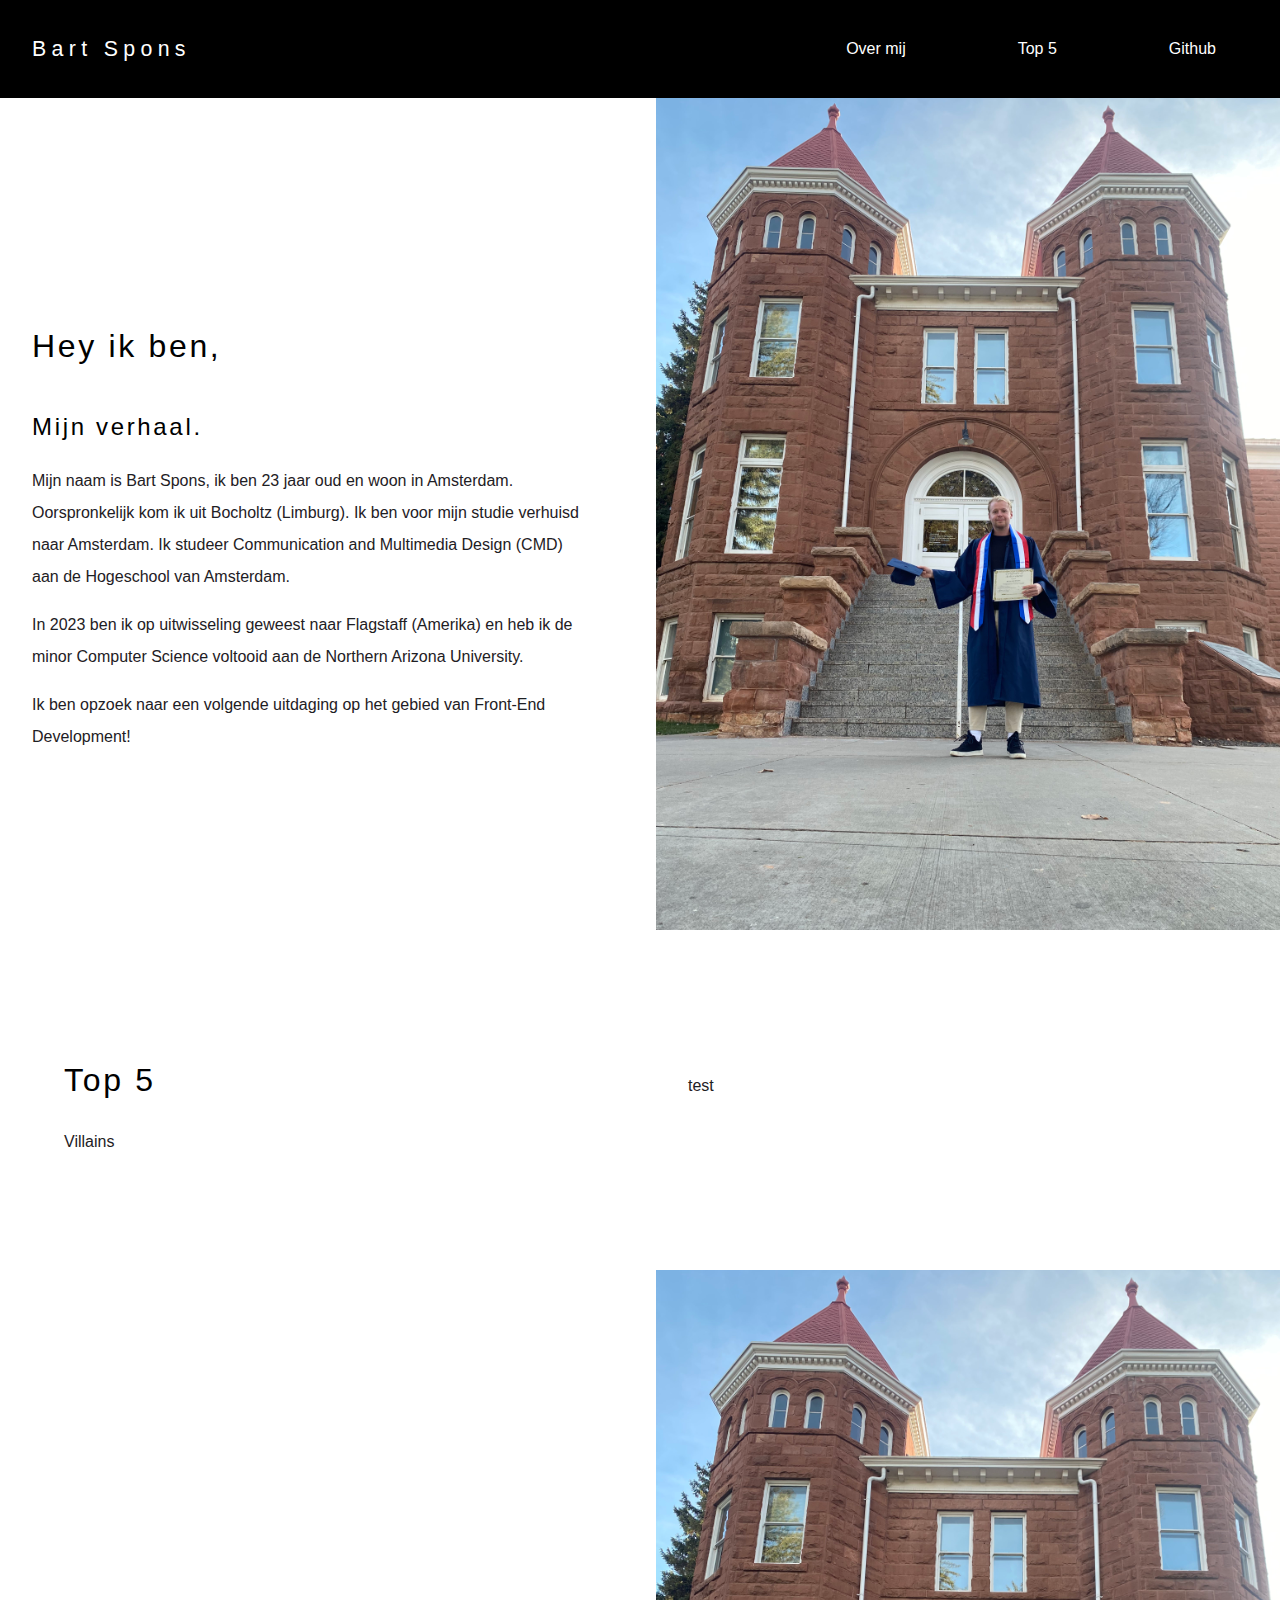
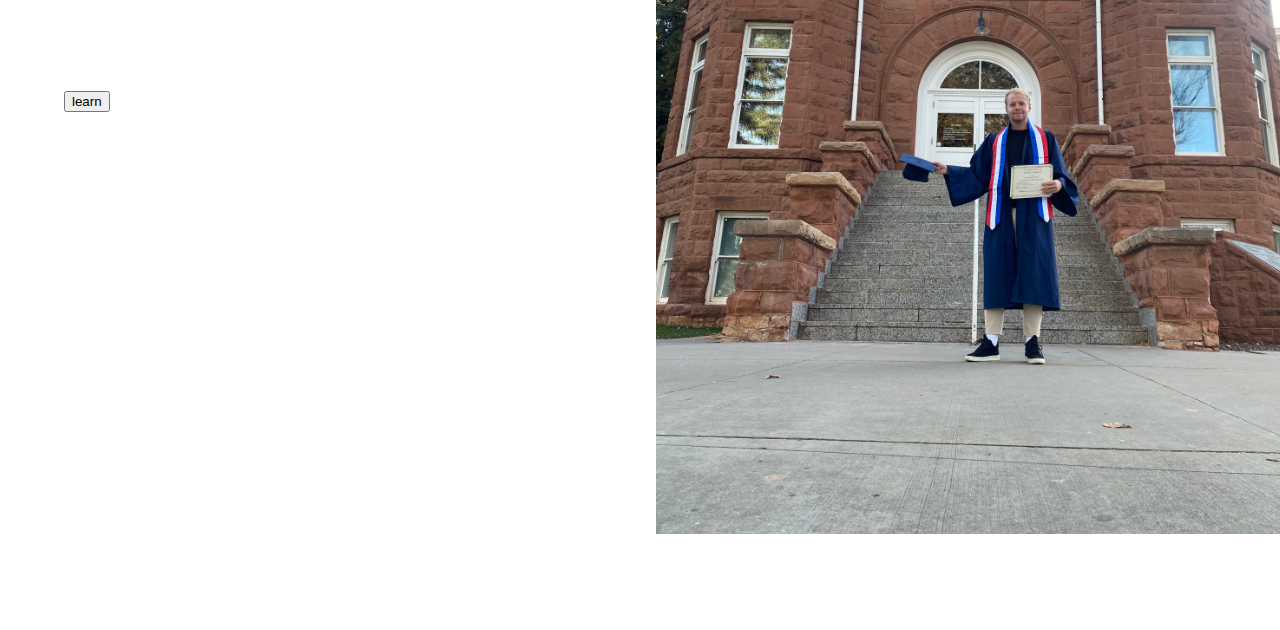
==== docs/index.html @ 0cb926f9 "test api github" ====
<!DOCTYPE html>
<html lang="en">

<body>

    <head>
        <meta charset="UTF-8">
        <meta name="viewport"
            content="width=device-width, user-scalable=no, initial-scale=1.0, maximum-scale=1.0, minimum-scale=1.0">
        <meta http-equiv="X-UA-Compatible" content="ie=edge">
        <link rel="stylesheet" href="./stylesheets/style.css">
        <title>Portfolio</title>
    </head>

    <header>
        <div class="logo">
            <a class="navbar-brand" href="#header">Bart Spons</a>
        </div>
        <nav>
            <div class="menu-icon" id="menu-icon">
                <div class="bar"></div>
                <div class="bar"></div>
                <div class="bar"></div>
            </div>
            <ul class="nav-links" id="nav-links">
                <li><a class="nav-link" href="#about">Over mij</a></li>
                <li><a class="nav-link" href="#characters">Top 5</a></li>
                <li class="dropdown">
                    <a class="nav-link github-toggle" href="#">Github</a>
                    <div class="dropdown-content">
                        <a href="https://github.com/Bart-Spons/web-app-from-scratch-2324">Project Repository</a>
                        <a href="#">Another GitHub Link</a>
                    </div>
                </li>
            </ul>
        </nav>
    </header>

    <!-- 2 afbeeldingen -->
    <section id="about">
        <div class="grid-container">
            <div class="text-container">
                <h2>Hey ik ben, <p id="name"></p>
                </h2>
                <h3>Mijn verhaal.</h3>
                <p> Mijn naam is Bart Spons, ik ben 23 jaar oud en woon in Amsterdam.
                    Oorspronkelijk kom ik uit Bocholtz (Limburg). Ik ben voor mijn studie verhuisd naar
                    Amsterdam. Ik studeer Communication and Multimedia Design (CMD) aan de Hogeschool van
                    Amsterdam.
                </p>
                <p>In 2023 ben ik op uitwisseling geweest naar Flagstaff (Amerika) en heb ik de
                    minor Computer Science voltooid aan de Northern Arizona University.</p>
                <p>Ik ben opzoek naar een volgende uitdaging op het gebied van Front-End Development!</p>
            </div>
            <div class="image-container">
                <img class="interactive-image" src="./images/bart1.jpg" alt="Original Image">
                <img class="hovered-image" src="./images/bart5.jpg" alt="Hovered Image">
            </div>

        </div>
    </section>

    <!-- Top 5 characters uit films -->
    <section id="characters">
        <div class="grid-container">
            <div class="text-container">
                <h2>Top 5</h2>
                <p>Villains</p>
            </div>
            <div class="text-container">
                <p>test</p>

            </div>

        </div>
    </section>

    <!-- afbeeldingen loop met hover -->
    <section>
        <div class="grid-container">
            <div class="text-container">
                <div id="json-content"></div>
                <button class="btn">learn</button>
            </div>

            <section class="image-container-animation" id="image-container">
                <!-- <div class="image-container-animation"> -->
                <img src="./images/bart1.jpg" class="image" alt="Image 1">
                <img src="./images/bart3.jpg" class="image" alt="Image 2">
                <img src="./images/bart4.jpg" class="image" alt="Image 3">
                <img src="./images/bart5.jpg" class="image" alt="Image 4">
                <img src="./images/bartmidden.jpg" class="image" alt="Image 5">
                <img src="./images/bart2.jpg" class="image" alt="Image 6">
                <!-- <img src="./images/bart7.jpg" class="image" alt="Image 7"> -->
                <!-- </div> -->

            </section>
        </div>
    </section>


    <section>
        <div id="readme-github">
        </div>
        <div id="consoleData"></div>
        <!-- <div id="image-container-github"></div> -->
        <div id="afbeeldingenContainer"></div>
        <div id="output"></div>
        <div id="image-gallery"></div>
    </section>

    <!-- vanilla javascript inladen -->
    <script type="module" src="./scripts/script.mjs"></script>
    <!-- <script src="https://cdn.jsdelivr.net/npm/marked/marked.min.js"></script> -->

</body>

</html>
---- docs/stylesheets/style.css ----
html{
    scroll-behavior: smooth;
}
body {
    font-family: Arial, sans-serif;
    margin: 0;
    padding: 0;
}

h2, h3{
    font-family: 'Julius Sans One', sans-serif;
    margin-top: 2em;
    font-size: 2em;
    font-weight: 400;
    letter-spacing: 2pt;
    color: #000000;
}

h3{
    font-size: 1.5em;
}

p {
    font-family: 'Archivo Narrow', sans-serif;
    font-size: 1em;
    font-weight: 300;
    line-height: 2em;
    color: #1e2024;
}

/* Navigatie balk*/
header {
    position: sticky;
    top: 0;
    background-color: black;
    color: white;
    display: flex;
    justify-content: space-between;
    align-items: center;
    padding: 1.5em 2em;
    z-index: 100; /* over de rest van de website */
}

/* Hamburger Menu Icon Styles */
.menu-icon {
    display: none; /* Initially hide the menu icon */
    cursor: pointer;
    padding: 10px;
    position: relative;
    z-index: 101; /* over de rest van website en de header */
}

.bar {
    width: 25px;
    height: 3px;
    background-color: #333;
    margin: 5px 0;
    transition: 0.4s;
}

/* Styling for the expanded menu (when the navigation links are shown) */
.expanded-menu {
    position: absolute;
    background-color: gray;
    top: 60px; 
    right: 0;
    width: 100%;
    padding: 1 0;
    box-shadow: 0px 8px 16px 0px rgba(0,0,0,0.2);
    display: none; /* In eerste instantie het menu niet laten zien */
    flex-direction: column;
    align-items: center;
    z-index: 100; 
}

.expanded-menu a {
    color: grey;
    text-decoration: none;
    padding: 10px;
    transition: 0.3s;
}

.expanded-menu a:hover {
    background-color: grey;
}

.nav-links {
    list-style-type: none;
    margin: 0;
    padding: 0;
    display: flex;
}

.nav-links li {
    margin-right: 3em;
    padding: 1em;
}

.nav-links a {
    color: white;
    text-decoration: none;
    padding: 1em;
}

/* .nav-link.active {
    border-bottom-color: white; 
} 
*/

/* Hover effect */
.nav-link:hover {
    color: grey;
    transition: color 0.3s ease;
}

nav ul {
    list-style-type: none;
    margin: 0;
    padding: 0;
    display: flex;
}

nav li {
    margin-right: 3em;
    
}

nav a {
    color: white;
    text-decoration: none;
}

/* Hover van de nav bar */
nav a:hover {
    color: grey; 
    transition: color 0.3s ease; 
}

nav li:last-child {
    margin-right: 0;
}

.navbar-brand {
    font-family: 'Julius Sans One', sans-serif;
    font-weight: 300;
    font-size: 16pt;
    letter-spacing: 4pt;
    color: #fff;
    padding-bottom: 15px;
    text-decoration: none; /* Stond een lijn onder, weet niet waarom */
}

/* Dropdown Styles */
.dropdown {
    position: relative;
    display: inline-block;
}

.dropdown-content {
    display: none;
    position: absolute;
    background-color: #f9f9f9;
    min-width: 160px;
    box-shadow: 0px 8px 16px 0px rgba(0,0,0,0.2);
    z-index: 1;
    border-radius: 5px;
    padding: 0.5em 0;
    top: 100%;
    left: 50%;
    transform: translateX(-50%);
}
.dropdown-content.expanded {
    display: block;
}

/* Style for dropdown links */
.dropdown-content a {
    color: #333; 
    text-decoration: none;
    display: block;
    padding: 0.5em 1em; 
}

.dropdown-content a:hover {
    background-color: #ddd; 
}

.dropdown:hover .dropdown-content {
    display: block;
    top: 100%; 
    right: 0; 
}

/* section styling */
section {
    padding: 2em;
}

#about {
    background-color: white;
    padding: 0;
}

#characters {
    background-color: white;
}


.grid-container {
    display: grid;
    grid-template-columns: 1fr 1fr; 
    gap: 2em; 
    align-items: center; 
}

.image-container img {
    max-width: 100%;
    height: auto;
}

.text-container {
    padding: 2em;
}

.interactive-image {
    max-width: 100%;
    height: auto;
    transition: transform 0.5s ease; 
}

/* .interactive-image:hover {
    transform: scale(1.1); 
} */

.interactive-image,
.hovered-image {
    max-width: 100%;
    height: auto;
}

.hovered-image {
    display: none; /* Eerst de hover afbeelding niet laten zien */
}

.image-container:hover .interactive-image {
    display: none; 
}

.image-container:hover .hovered-image {
    display: block; /* Laat de afbeelding zien tijdens de hover */
}

/* animatie */
.image-container-animation {
    position: relative;
    overflow: hidden;
    width: 100%;
    height: 800px;
    
}

.image-container-animation .image {
    position: absolute;
    width: 100%;
    top: 0;
    left: 0;
    opacity: 0;
    /* cursor: pointer; */
    /* transition: opacity 0.5s ease; */
}

.image-container-animation .image:first-child {
    opacity: 1;
}

/* @keyframes changeImage {
    0% { opacity: 1; }
    10% { opacity: 1; }
    90% { opacity: 1; }
    100% { opacity: 1; }
}

.image-container-animation .image:nth-child(1) { animation: changeImage 6s infinite 0s; }
.image-container-animation .image:nth-child(2) { animation: changeImage 6s infinite 1s; }
.image-container-animation .image:nth-child(3) { animation: changeImage 6s infinite 2s; }
.image-container-animation .image:nth-child(4) { animation: changeImage 6s infinite 3s; }
.image-container-animation .image:nth-child(5) { animation: changeImage 6s infinite 4s; }
.image-container-animation .image:nth-child(6) { animation: changeImage 6s infinite 5s; } */




@media (max-width: 660px) {
    .menu-icon {
        display: block; 
    }

    .nav-links {
        display: none; 
        flex-direction: column; 
        position: absolute;
        background-color: black;
        top: 60px;
        right: 0;
        width: 100%;
        padding: 10px 0;
        box-shadow: 0px 8px 16px 0px rgba(0,0,0,0.2);
        z-index: 1;
    }

    .nav-links.show {
        display: flex; 
        background-color: grey;
        padding: 0.5em;
        margin-top: 2em;
    }
    .dropdown:hover .dropdown-content {
        width: 100%;
        margin: 0.5em;
}


/* ipad/tablet formaat */
@media (max-width: 950px) {
    .image-container {
        width: 100%;
    }

    .grid-container {
        grid-template-columns: 1fr; 
        gap: 1em; 
    }

    .text-container {
        overflow-x: hidden; 
        word-wrap: break-word; /* Lange tekst afbereken */
        margin-top: 2.5em;
    }
    .nav-link:hover {
        color: black;
    }
}


}
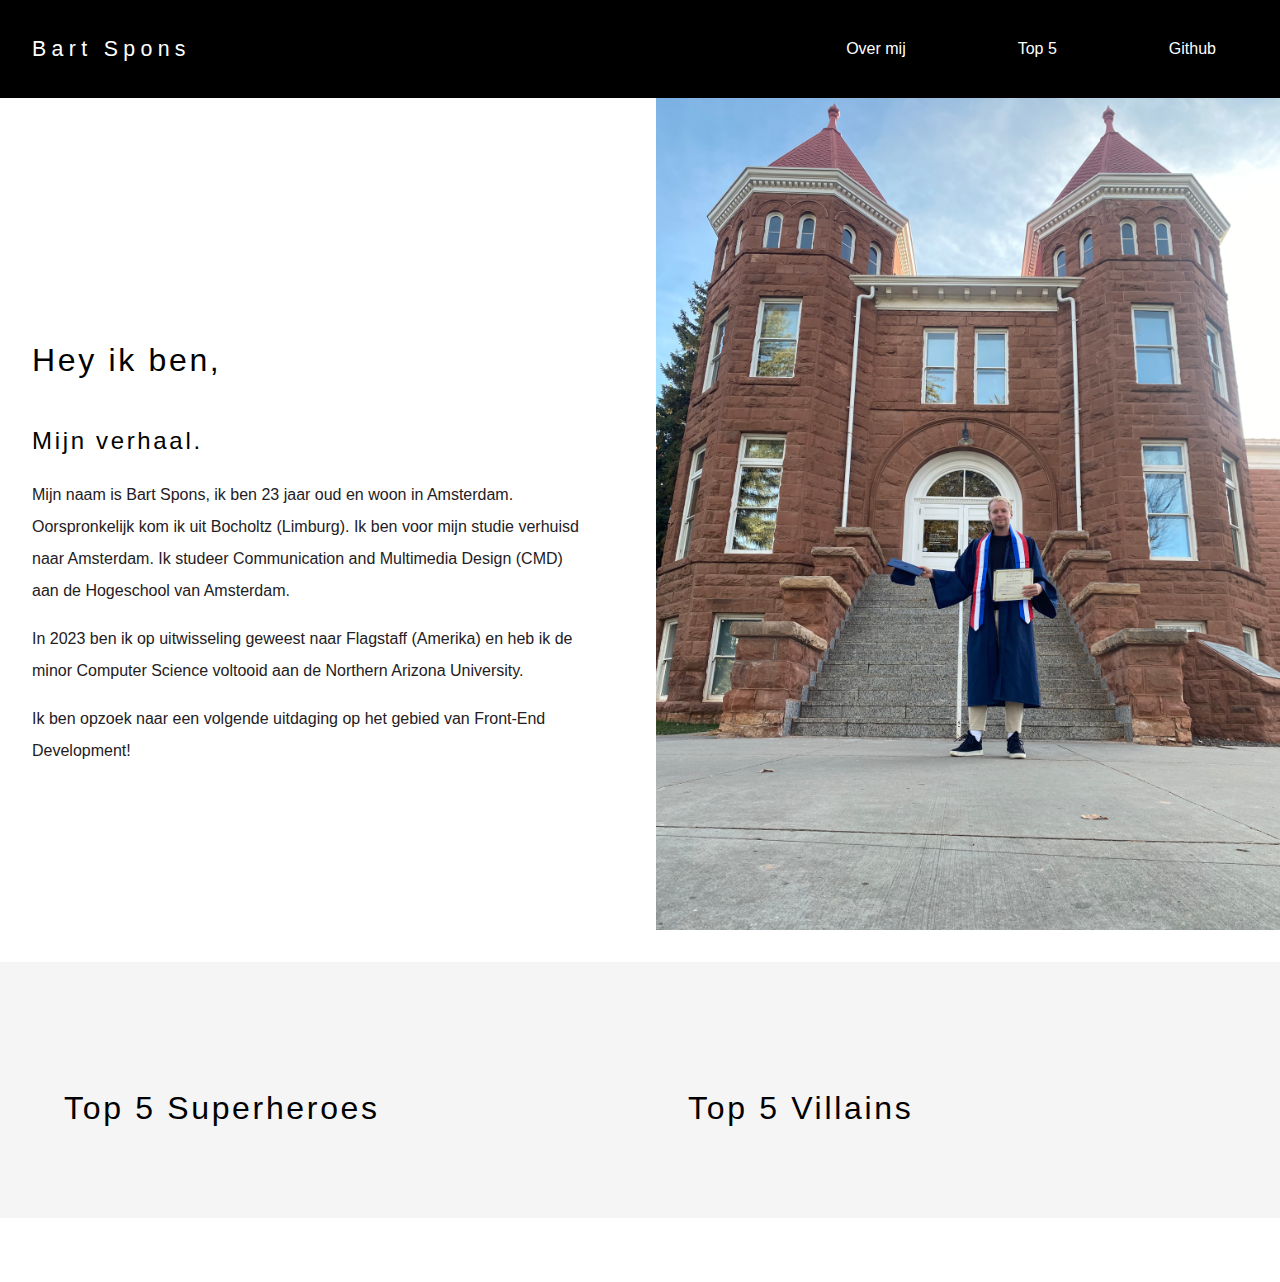
==== commit 8793094f: "heroes & villains ingeladen" ====
--- a/docs/index.html
+++ b/docs/index.html
@@ -52,37 +52,10 @@
                     minor Computer Science voltooid aan de Northern Arizona University.</p>
                 <p>Ik ben opzoek naar een volgende uitdaging op het gebied van Front-End Development!</p>
             </div>
-            <div class="image-container">
+            <!-- <div class="image-container">
                 <img class="interactive-image" src="./images/bart1.jpg" alt="Original Image">
                 <img class="hovered-image" src="./images/bart5.jpg" alt="Hovered Image">
-            </div>
-
-        </div>
-    </section>
-
-    <!-- Top 5 characters uit films -->
-    <section id="characters">
-        <div class="grid-container">
-            <div class="text-container">
-                <h2>Top 5</h2>
-                <p>Villains</p>
-            </div>
-            <div class="text-container">
-                <p>test</p>
-
-            </div>
-
-        </div>
-    </section>
-
-    <!-- afbeeldingen loop met hover -->
-    <section>
-        <div class="grid-container">
-            <div class="text-container">
-                <div id="json-content"></div>
-                <button class="btn">learn</button>
-            </div>
-
+            </div> -->
             <section class="image-container-animation" id="image-container">
                 <!-- <div class="image-container-animation"> -->
                 <img src="./images/bart1.jpg" class="image" alt="Image 1">
@@ -95,8 +68,53 @@
                 <!-- </div> -->
 
             </section>
+
         </div>
     </section>
+
+    <!-- Top 5 characters uit films -->
+    <section id="characters">
+        <div class="grid-container">
+
+            <div class="text-container">
+                <h2>Top 5 Superheroes</h2>
+                <p id="heroes"></p>
+                <div id="json-content"></div>
+
+            </div>
+
+
+            <div class="text-container">
+                <h2>Top 5 Villains</h2>
+                <p id="villains"></p>
+
+            </div>
+
+        </div>
+    </section>
+
+    <!-- afbeeldingen loop met hover -->
+    <!-- <section>
+        <div class="grid-container">
+            <div class="text-container">
+            
+
+            </div> -->
+
+    <!-- <section class="image-container-animation" id="image-container"> -->
+    <!-- <div class="image-container-animation"> -->
+    <!-- <img src="./images/bart1.jpg" class="image" alt="Image 1">
+                <img src="./images/bart3.jpg" class="image" alt="Image 2">
+                <img src="./images/bart4.jpg" class="image" alt="Image 3">
+                <img src="./images/bart5.jpg" class="image" alt="Image 4">
+                <img src="./images/bartmidden.jpg" class="image" alt="Image 5">
+                <img src="./images/bart2.jpg" class="image" alt="Image 6"> -->
+    <!-- <img src="./images/bart7.jpg" class="image" alt="Image 7"> -->
+    <!-- </div> -->
+
+    <!-- </section> -->
+    <!-- </div>
+    </section> -->
 
 
     <section>
--- a/docs/stylesheets/style.css
+++ b/docs/stylesheets/style.css
@@ -202,9 +202,13 @@
 }
 
 #characters {
-    background-color: white;
-}
-
+    background-color: whitesmoke;
+    /* justify-self: center; */
+}
+
+/* #heroes{
+    display: none;
+} */
 
 .grid-container {
     display: grid;
@@ -254,7 +258,7 @@
 .image-container-animation {
     position: relative;
     overflow: hidden;
-    width: 100%;
+    /* width: 100%; */
     height: 800px;
     
 }
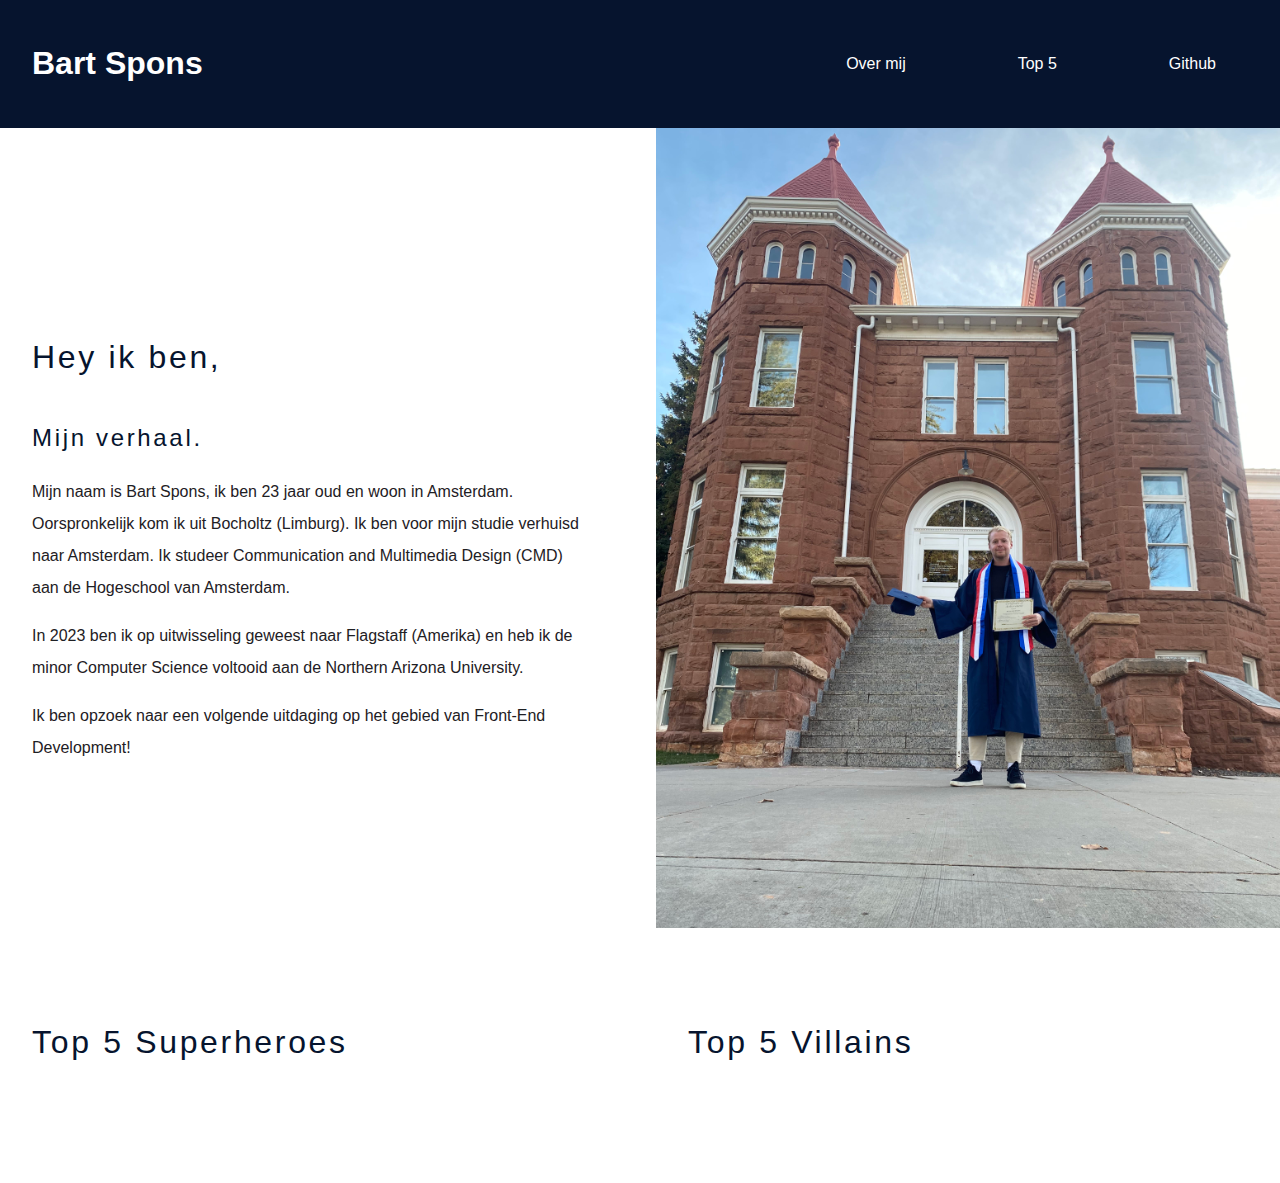
==== commit 151c1ac1: "nieuwe nav button en readme bijgewerkt" ====
--- a/docs/index.html
+++ b/docs/index.html
@@ -9,38 +9,121 @@
             content="width=device-width, user-scalable=no, initial-scale=1.0, maximum-scale=1.0, minimum-scale=1.0">
         <meta http-equiv="X-UA-Compatible" content="ie=edge">
         <link rel="stylesheet" href="./stylesheets/style.css">
+        <!-- Icon -->
+        <link rel="icon" href="./images/b.png" type="image/png">
         <title>Portfolio</title>
     </head>
 
     <header>
-        <div class="logo">
-            <a class="navbar-brand" href="#header">Bart Spons</a>
-        </div>
+        <h1>Bart Spons</h1>
         <nav>
-            <div class="menu-icon" id="menu-icon">
-                <div class="bar"></div>
-                <div class="bar"></div>
-                <div class="bar"></div>
-            </div>
-            <ul class="nav-links" id="nav-links">
-                <li><a class="nav-link" href="#about">Over mij</a></li>
-                <li><a class="nav-link" href="#characters">Top 5</a></li>
-                <li class="dropdown">
-                    <a class="nav-link github-toggle" href="#">Github</a>
-                    <div class="dropdown-content">
+            <svg version="1.1" id="menu-icon" xmlns="http://www.w3.org/2000/svg"
+                xmlns:xlink="http://www.w3.org/1999/xlink" x="0px" y="0px" viewBox="0 0 800 800"
+                style="enable-background:new 0 0 800 800;" xml:space="preserve">
+                <g id="_x31_">
+                </g>
+                <g id="_x32_">
+                </g>
+                <g id="_x33_">
+                </g>
+                <g id="_x34_">
+                    <path d="M582.4,645.6H212.8c-47.2,0-85.6-38.4-85.6-85.6v-48c0-6.4,5.6-12,12-12h0.8c4.8,0,9.6,3.2,11.2,8
+		c3.2,10.4,25.6,22.4,56,22.4c26.4,0,44.8-8.8,52.8-16.8c7.2-8.8,18.4-13.6,31.2-13.6h23.2c12,0,23.2,4.8,31.2,13.6
+		c7.2,8.8,26.4,16.8,52.8,16.8c25.6,0,44.8-8.8,52.8-16.8c7.2-8.8,18.4-13.6,31.2-13.6h19.2c12,0,23.2,4.8,31.2,13.6
+		c7.2,8.8,26.4,16.8,52.8,16.8c29.6,0,52-11.2,55.2-22.4c1.6-4.8,6.4-8,11.2-8h4c6.4,0,12,5.6,12,12v48
+		C668,607.2,629.6,645.6,582.4,645.6z M151.2,540.8V560c0,33.6,27.2,61.6,61.6,61.6h369.6c33.6,0,61.6-27.2,61.6-61.6v-22.4
+		c-14.4,10.4-36,16-60,16c-29.6,0-56.8-9.6-70.4-25.6c-2.4-3.2-7.2-4.8-12.8-4.8h-19.2c-4.8,0-9.6,1.6-12.8,4.8
+		c-13.6,16-40.8,25.6-70.4,25.6S341.6,544,328,528c-2.4-3.2-7.2-4.8-12.8-4.8H292c-4.8,0-9.6,1.6-12.8,4.8
+		c-13.6,16-40.8,25.6-70.4,25.6C185.6,554.4,166.4,549.6,151.2,540.8z M642.4,460H159.2c-31.2,0-56.8-26.4-56.8-59.2
+		c0-16,5.6-30.4,16-41.6c11.2-11.2,24.8-17.6,40-17.6h328c4,0,8,2.4,10.4,5.6l16.8,28l36.8-31.2c2.4-1.6,4.8-3.2,8-3.2h84
+		c31.2,0,56.8,26.4,56.8,59.2c0,16-5.6,30.4-16,41.6C672,453.6,657.6,460,642.4,460z M159.2,364.8c-8.8,0-16.8,3.2-23.2,10.4
+		c-6.4,6.4-9.6,16-9.6,25.6c0,19.2,14.4,35.2,32.8,35.2h483.2c8.8,0,16.8-3.2,23.2-10.4c6.4-6.4,9.6-16,9.6-25.6
+		c0-19.2-14.4-35.2-32.8-35.2h-79.2l-44,37.6c-2.4,2.4-6.4,3.2-9.6,2.4c-3.2-0.8-6.4-2.4-8-5.6L480,364.8H159.2z M511.2,405.6
+		c-0.8,0-1.6,0-1.6,0c-3.2-0.8-6.4-2.4-8-5.6L480,364.8H160.8c-6.4,0-12-5.6-12-12v-54.4c0-6.4,5.6-12,12-12h474.4
+		c6.4,0,12,5.6,12,12v54.4c0,6.4-5.6,12-12,12h-72l-44,37.6C516.8,404.8,514.4,405.6,511.2,405.6z M172.8,340.8h313.6
+		c4,0,8,2.4,10.4,5.6l16.8,28l36.8-31.2c2.4-1.6,4.8-3.2,8-3.2h64v-30.4H172.8V340.8z M584,554.4c-33.6,0-62.4-12-74.4-30.4H472
+		c-12,18.4-40.8,30.4-74.4,30.4s-62.4-12-74.4-30.4h-41.6c-12,18.4-40.8,30.4-74.4,30.4c-35.2,0-64.8-12.8-75.2-32
+		c-18.4-5.6-31.2-22.4-31.2-41.6c0-20,14.4-37.6,33.6-42.4c1.6-0.8,3.2-0.8,4.8-0.8H656c24,0,43.2,19.2,43.2,43.2
+		c0,23.2-18.4,42.4-40.8,43.2C646.4,542.4,617.6,554.4,584,554.4z M464.8,500h52c4.8,0,9.6,3.2,11.2,8c3.2,10.4,25.6,22.4,56,22.4
+		c29.6,0,52-11.2,55.2-22.4c1.6-4.8,6.4-8,11.2-8h5.6c10.4,0,19.2-8.8,19.2-19.2c0-10.4-8.8-19.2-19.2-19.2H142.4
+		c-0.8,0-0.8,0-1.6,0c-9.6,1.6-16.8,9.6-16.8,19.2s7.2,17.6,16.8,19.2c1.6,0,2.4,0.8,3.2,0.8c3.2,1.6,6.4,4,7.2,7.2
+		c3.2,10.4,25.6,22.4,56,22.4c29.6,0,52-11.2,55.2-22.4c1.6-4.8,6.4-8,11.2-8h56c4.8,0,9.6,3.2,11.2,8c3.2,10.4,25.6,22.4,55.2,22.4
+		s52-11.2,55.2-22.4C455.2,503.2,459.2,500,464.8,500z M656,311.2H139.2c-6.4,0-12-5.6-12-12v-14.4c0-72,58.4-130.4,130.4-130.4
+		h279.2c72,0,130.4,58.4,130.4,130.4v14.4C668,305.6,662.4,311.2,656,311.2z M151.2,287.2H644v-2.4c0-58.4-48-106.4-106.4-106.4
+		H258.4c-58.4,0-106.4,48-106.4,106.4v2.4H151.2z M252.8,251.2l30.4-30.4c4.8-4.8,4.8-12,0-16.8s-12-4.8-16.8,0L236,234.4
+		c-4.8,4.8-4.8,12,0,16.8c2.4,2.4,5.6,3.2,8.8,3.2C247.2,254.4,250.4,252.8,252.8,251.2z M391.2,251.2l30.4-30.4
+		c4.8-4.8,4.8-12,0-16.8s-12-4.8-16.8,0l-30.4,30.4c-4.8,4.8-4.8,12,0,16.8c2.4,2.4,5.6,3.2,8.8,3.2
+		C385.6,254.4,388.8,252.8,391.2,251.2z M524.8,251.2l30.4-30.4c4.8-4.8,4.8-12,0-16.8s-12-4.8-16.8,0L508,234.4
+		c-4.8,4.8-4.8,12,0,16.8c2.4,2.4,5.6,3.2,8.8,3.2C519.2,254.4,522.4,252.8,524.8,251.2z" />
+                </g>
+                <g id="_x35_">
+                </g>
+                <g id="_x36_">
+                </g>
+                <g id="_x37_">
+                </g>
+                <g id="_x38_">
+                </g>
+                <g id="_x39_">
+                </g>
+                <g id="_x31_0">
+                </g>
+                <g id="_x31_1">
+                </g>
+                <g id="_x31_2">
+                </g>
+                <g id="_x31_3">
+                </g>
+                <g id="_x31_4">
+                </g>
+                <g id="_x31_5">
+                </g>
+                <g id="_x31_6">
+                </g>
+                <g id="_x31_7">
+                </g>
+                <g id="_x31_8">
+                </g>
+                <g id="_x31_9">
+                </g>
+                <g id="_x32_0">
+                </g>
+                <g id="_x32_1">
+                </g>
+                <g id="_x32_2">
+                </g>
+                <g id="_x32_3">
+                </g>
+                <g id="_x32_4">
+                </g>
+            </svg>
+
+            <ul id="nav-links">
+                <li><a href="#about">Over mij</a></li>
+                <li><a href="#characters">Top 5</a></li>
+                <li>
+                    <a id="github-toggle" href="#">Github</a>
+                    <div id="dropdown-content">
                         <a href="https://github.com/Bart-Spons/web-app-from-scratch-2324">Project Repository</a>
                         <a href="#">Another GitHub Link</a>
                     </div>
+
+                    <!-- <ul>
+                        <li></li>
+                        <li></li>
+                    </ul> -->
+
                 </li>
             </ul>
         </nav>
     </header>
 
-    <!-- 2 afbeeldingen -->
-    <section id="about">
-        <div class="grid-container">
-            <div class="text-container">
-                <h2>Hey ik ben, <p id="name"></p>
+    <main>
+        <!-- 2 afbeeldingen -->
+        <section>
+
+            <div>
+                <h2>Hey ik ben, <span id="name"></span>
                 </h2>
                 <h3>Mijn verhaal.</h3>
                 <p> Mijn naam is Bart Spons, ik ben 23 jaar oud en woon in Amsterdam.
@@ -56,7 +139,7 @@
                 <img class="interactive-image" src="./images/bart1.jpg" alt="Original Image">
                 <img class="hovered-image" src="./images/bart5.jpg" alt="Hovered Image">
             </div> -->
-            <section class="image-container-animation" id="image-container">
+            <section id="image-container">
                 <!-- <div class="image-container-animation"> -->
                 <img src="./images/bart1.jpg" class="image" alt="Image 1">
                 <img src="./images/bart3.jpg" class="image" alt="Image 2">
@@ -69,64 +152,63 @@
 
             </section>
 
-        </div>
-    </section>
-
-    <!-- Top 5 characters uit films -->
-    <section id="characters">
-        <div class="grid-container">
-
-            <div class="text-container">
+
+        </section>
+
+        <!-- Top 5 characters uit films -->
+        <section>
+            <!-- <div class="grid-container"> -->
+            <div>
                 <h2>Top 5 Superheroes</h2>
                 <p id="heroes"></p>
-                <div id="json-content"></div>
+                <!-- <div id="json-content"></div> -->
 
             </div>
 
 
-            <div class="text-container">
+            <div>
                 <h2>Top 5 Villains</h2>
                 <p id="villains"></p>
 
             </div>
 
-        </div>
-    </section>
-
-    <!-- afbeeldingen loop met hover -->
-    <!-- <section>
+            <!-- </div>  -->
+        </section>
+
+        <!-- afbeeldingen loop met hover -->
+        <!-- <section>
         <div class="grid-container">
             <div class="text-container">
             
 
             </div> -->
 
-    <!-- <section class="image-container-animation" id="image-container"> -->
-    <!-- <div class="image-container-animation"> -->
-    <!-- <img src="./images/bart1.jpg" class="image" alt="Image 1">
+        <!-- <section class="image-container-animation" id="image-container"> -->
+        <!-- <div class="image-container-animation"> -->
+        <!-- <img src="./images/bart1.jpg" class="image" alt="Image 1">
                 <img src="./images/bart3.jpg" class="image" alt="Image 2">
                 <img src="./images/bart4.jpg" class="image" alt="Image 3">
                 <img src="./images/bart5.jpg" class="image" alt="Image 4">
                 <img src="./images/bartmidden.jpg" class="image" alt="Image 5">
                 <img src="./images/bart2.jpg" class="image" alt="Image 6"> -->
-    <!-- <img src="./images/bart7.jpg" class="image" alt="Image 7"> -->
-    <!-- </div> -->
-
-    <!-- </section> -->
-    <!-- </div>
+        <!-- <img src="./images/bart7.jpg" class="image" alt="Image 7"> -->
+        <!-- </div> -->
+
+        <!-- </section> -->
+        <!-- </div>
     </section> -->
 
 
-    <section>
-        <div id="readme-github">
-        </div>
-        <div id="consoleData"></div>
-        <!-- <div id="image-container-github"></div> -->
-        <div id="afbeeldingenContainer"></div>
+        <section>
+            <!-- <div id="readme-github">
+        </div> -->
+            <div id="consoleData"></div>
+            <!-- <div id="image-container-github"></div> -->
+            <!-- <div id="afbeeldingenContainer"></div>
         <div id="output"></div>
-        <div id="image-gallery"></div>
-    </section>
-
+        <div id="image-gallery"></div> -->
+        </section>
+    </main>
     <!-- vanilla javascript inladen -->
     <script type="module" src="./scripts/script.mjs"></script>
     <!-- <script src="https://cdn.jsdelivr.net/npm/marked/marked.min.js"></script> -->
--- a/docs/stylesheets/style.css
+++ b/docs/stylesheets/style.css
@@ -1,3 +1,7 @@
+/* * {
+    border:solid 1px red;
+} */
+
 html{
     scroll-behavior: smooth;
 }
@@ -7,13 +11,22 @@
     padding: 0;
 }
 
+svg {
+    fill: white;
+}
+
+
+/* general styling */
 h2, h3{
     font-family: 'Julius Sans One', sans-serif;
     margin-top: 2em;
-    font-size: 2em;
     font-weight: 400;
     letter-spacing: 2pt;
-    color: #000000;
+    color: #06142e;
+}
+h2 {
+    font-size: 2em;
+
 }
 
 h3{
@@ -28,11 +41,36 @@
     color: #1e2024;
 }
 
+ul {
+    list-style-type: none;
+    margin: 0;
+    padding: 0;
+}
+
+
+/* sections */
+section:last-of-type h1{
+    color: purple;
+    font-size: 2rem;
+}
+
+section:last-of-type h2{
+    color: #f1916d;
+    font-size: 1.75rem;
+}
+
+section:last-of-type h3{
+    color: green;
+    font-size: 1.5rem;
+}
+
+
+
 /* Navigatie balk*/
 header {
     position: sticky;
     top: 0;
-    background-color: black;
+    background-color: #06142e;
     color: white;
     display: flex;
     justify-content: space-between;
@@ -42,61 +80,44 @@
 }
 
 /* Hamburger Menu Icon Styles */
-.menu-icon {
+header nav span:first-of-type {
     display: none; /* Initially hide the menu icon */
     cursor: pointer;
-    padding: 10px;
+    padding: 0.5rem;
     position: relative;
     z-index: 101; /* over de rest van website en de header */
 }
 
-.bar {
+
+/* header nav div:nth-child(2), */
+header nav span:nth-child(3),
+header nav span:nth-child(4){
     width: 25px;
     height: 3px;
-    background-color: #333;
+    background-color: #f1916d;
     margin: 5px 0;
     transition: 0.4s;
 }
 
-/* Styling for the expanded menu (when the navigation links are shown) */
-.expanded-menu {
-    position: absolute;
-    background-color: gray;
-    top: 60px; 
-    right: 0;
-    width: 100%;
-    padding: 1 0;
-    box-shadow: 0px 8px 16px 0px rgba(0,0,0,0.2);
-    display: none; /* In eerste instantie het menu niet laten zien */
-    flex-direction: column;
-    align-items: center;
-    z-index: 100; 
-}
-
-.expanded-menu a {
-    color: grey;
-    text-decoration: none;
-    padding: 10px;
-    transition: 0.3s;
-}
-
-.expanded-menu a:hover {
-    background-color: grey;
-}
-
-.nav-links {
-    list-style-type: none;
-    margin: 0;
-    padding: 0;
+
+
+
+header ul{
+    overflow: visible;
     display: flex;
 }
 
-.nav-links li {
+main ul{
+    overflow: auto;
+    display: flex;
+}
+
+ul li {
     margin-right: 3em;
     padding: 1em;
 }
 
-.nav-links a {
+ul a {
     color: white;
     text-decoration: none;
     padding: 1em;
@@ -108,8 +129,8 @@
 */
 
 /* Hover effect */
-.nav-link:hover {
-    color: grey;
+header nav ul li a:hover {
+    color: #f1916d;
     transition: color 0.3s ease;
 }
 
@@ -132,7 +153,7 @@
 
 /* Hover van de nav bar */
 nav a:hover {
-    color: grey; 
+    color: #f1916d; 
     transition: color 0.3s ease; 
 }
 
@@ -140,7 +161,7 @@
     margin-right: 0;
 }
 
-.navbar-brand {
+header div:nth-child(1) a {
     font-family: 'Julius Sans One', sans-serif;
     font-weight: 300;
     font-size: 16pt;
@@ -151,15 +172,16 @@
 }
 
 /* Dropdown Styles */
-.dropdown {
+header nav ul li:last-of-type {
     position: relative;
     display: inline-block;
 }
 
-.dropdown-content {
+
+header nav ul li div {
     display: none;
     position: absolute;
-    background-color: #f9f9f9;
+    background-color: white;
     min-width: 160px;
     box-shadow: 0px 8px 16px 0px rgba(0,0,0,0.2);
     z-index: 1;
@@ -168,82 +190,89 @@
     top: 100%;
     left: 50%;
     transform: translateX(-50%);
-}
-.dropdown-content.expanded {
+
+}
+svg{
+    display: none;
+}
+
+header nav ul li div.expanded {
     display: block;
+    width: 100%;
+    margin: 0.5em;
 }
 
 /* Style for dropdown links */
-.dropdown-content a {
+header nav ul li div a {
     color: #333; 
     text-decoration: none;
     display: block;
     padding: 0.5em 1em; 
-}
-
-.dropdown-content a:hover {
+    background-color: white;
+}
+
+header nav ul li div a:hover {
     background-color: #ddd; 
 }
 
-.dropdown:hover .dropdown-content {
+header nav ul li:last-of-type:hover header nav ul li div {
     display: block;
     top: 100%; 
     right: 0; 
 }
 
+
 /* section styling */
 section {
     padding: 2em;
 }
 
-#about {
+section:first-of-type {
     background-color: white;
     padding: 0;
 }
 
-#characters {
-    background-color: whitesmoke;
-    /* justify-self: center; */
-}
-
-/* #heroes{
-    display: none;
-} */
-
-.grid-container {
+
+
+section:first-of-type, section:nth-of-type(2) {
     display: grid;
     grid-template-columns: 1fr 1fr; 
     gap: 2em; 
     align-items: center; 
-}
-
-.image-container img {
+    background-color: white;
+    padding: 0;
+}
+
+/* .image-container img {
     max-width: 100%;
     height: auto;
-}
-
-.text-container {
+} */
+
+/* .text-container {
     padding: 2em;
-}
-
-.interactive-image {
+} */
+section:first-of-type div, section:nth-child(2) div {
+    padding: 2em;
+}
+
+/* .interactive-image {
     max-width: 100%;
     height: auto;
     transition: transform 0.5s ease; 
-}
+} */
 
 /* .interactive-image:hover {
     transform: scale(1.1); 
 } */
 
-.interactive-image,
+/* .interactive-image,
 .hovered-image {
     max-width: 100%;
     height: auto;
-}
-
-.hovered-image {
-    display: none; /* Eerst de hover afbeelding niet laten zien */
+} */
+
+/* .hovered-image {
+    display: none; 
 }
 
 .image-container:hover .interactive-image {
@@ -251,11 +280,11 @@
 }
 
 .image-container:hover .hovered-image {
-    display: block; /* Laat de afbeelding zien tijdens de hover */
-}
+    display: block; 
+} */
 
 /* animatie */
-.image-container-animation {
+#image-container {
     position: relative;
     overflow: hidden;
     /* width: 100%; */
@@ -263,7 +292,7 @@
     
 }
 
-.image-container-animation .image {
+#image-container .image {
     position: absolute;
     width: 100%;
     top: 0;
@@ -273,7 +302,7 @@
     /* transition: opacity 0.5s ease; */
 }
 
-.image-container-animation .image:first-child {
+#image-container .image:first-child {
     opacity: 1;
 }
 
@@ -291,16 +320,19 @@
 .image-container-animation .image:nth-child(5) { animation: changeImage 6s infinite 4s; }
 .image-container-animation .image:nth-child(6) { animation: changeImage 6s infinite 5s; } */
 
-
+/* #console-data{
+    font-family: 'Julius Sans One', sans-serif;
+}
+         */
 
 
 @media (max-width: 660px) {
-    .menu-icon {
+    header nav span:first-of-type {
         display: block; 
     }
-
-    .nav-links {
-        display: none; 
+    
+    header nav ul {
+        display: block; 
         flex-direction: column; 
         position: absolute;
         background-color: black;
@@ -310,17 +342,35 @@
         padding: 10px 0;
         box-shadow: 0px 8px 16px 0px rgba(0,0,0,0.2);
         z-index: 1;
-    }
-
-    .nav-links.show {
+        transform: translateY(-300px);
+        transition: 0.5s;
+
+    }
+
+    ul.show {
+        position: absolute;
+        width: 100vw;
+        left: 0;
         display: flex; 
-        background-color: grey;
+        background-color: #f1916d;
         padding: 0.5em;
-        margin-top: 2em;
-    }
-    .dropdown:hover .dropdown-content {
+        margin-top: 4em;
+        z-index: -1;
+        transform: translateY(0px);
+        transition: 0.5s;
+
+    }
+    header nav ul li:last-of-type:hover header nav ul li div {
         width: 100%;
         margin: 0.5em;
+        color: black;
+        transform: translateY(0px);
+}
+
+svg{
+    display: block;
+    fill: white;
+    width: 3em;
 }
 
 
@@ -330,18 +380,21 @@
         width: 100%;
     }
 
-    .grid-container {
+    section:first-of-type, section:nth-of-type(2) {
         grid-template-columns: 1fr; 
         gap: 1em; 
     }
 
-    .text-container {
+    section:first-of-type div, section:nth-child(2) div {
         overflow-x: hidden; 
         word-wrap: break-word; /* Lange tekst afbereken */
         margin-top: 2.5em;
     }
-    .nav-link:hover {
+    /* .nav-link:hover {
         color: black;
+    } */
+    header nav ul li a:hover{
+        color: black;
     }
 }
 
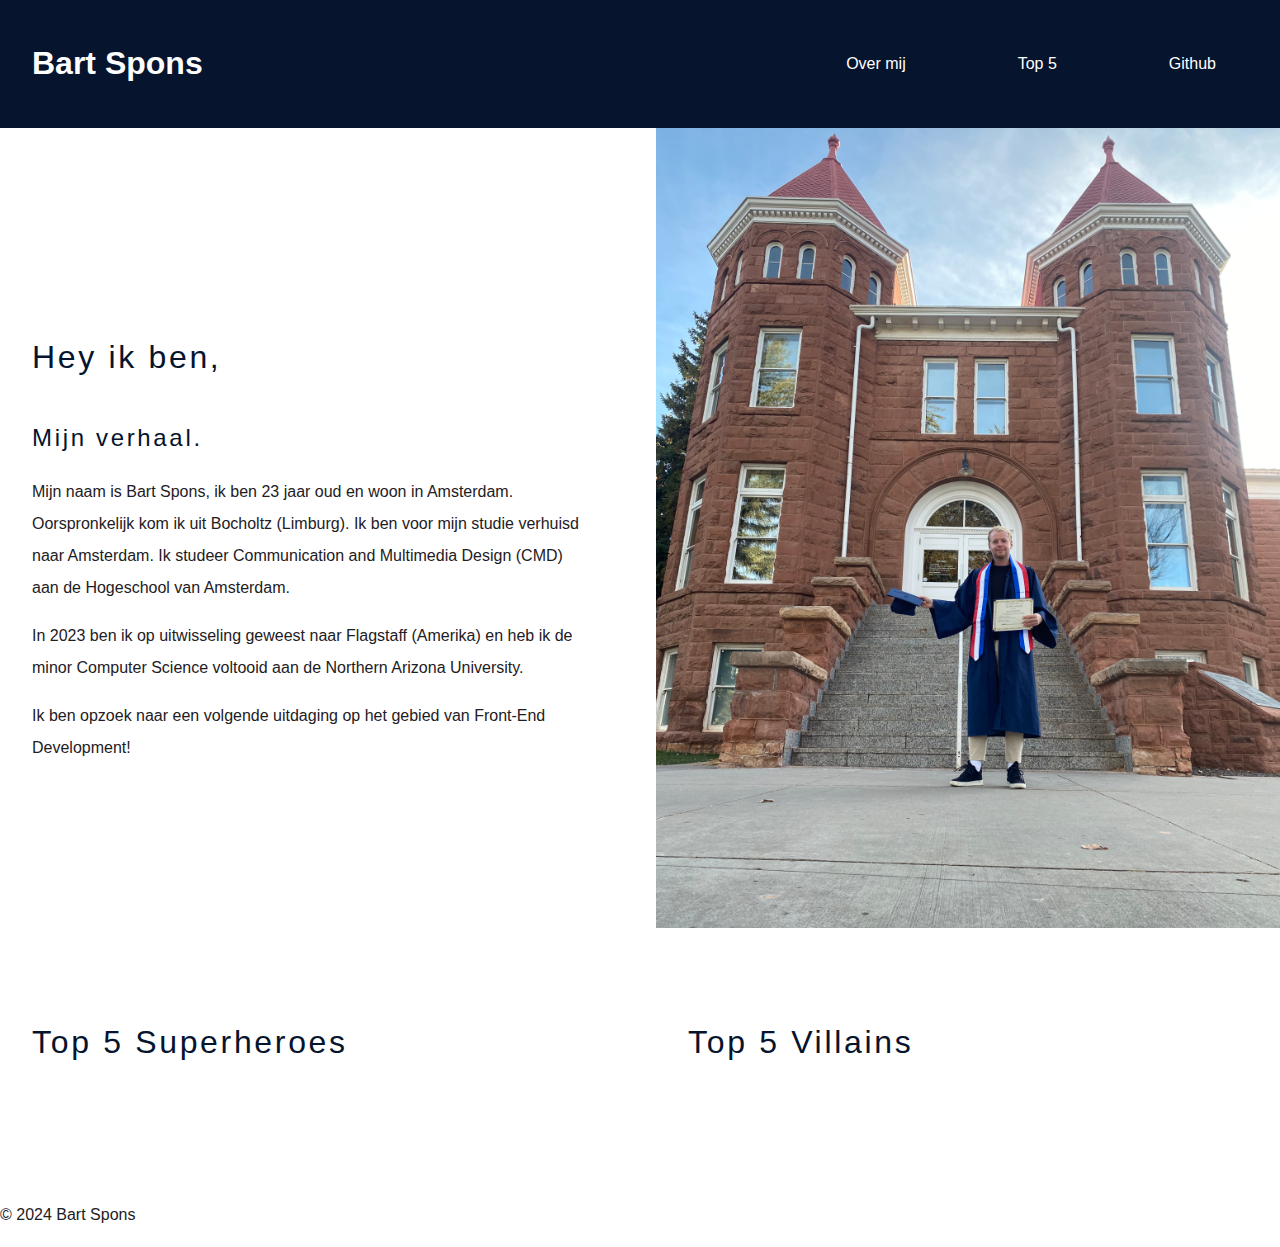
==== commit 68642e60: "clean coding" ====
--- a/docs/index.html
+++ b/docs/index.html
@@ -1,21 +1,22 @@
 <!DOCTYPE html>
 <html lang="en">
 
+<head>
+    <meta charset="UTF-8">
+    <meta name="viewport"
+        content="width=device-width, user-scalable=no, initial-scale=1.0, maximum-scale=1.0, minimum-scale=1.0">
+    <meta http-equiv="X-UA-Compatible" content="ie=edge">
+    <title>Portfolio</title>
+    <!-- Icon -->
+    <link rel="icon" href="./images/b.png" type="image/png">
+    <link rel="stylesheet" href="./stylesheets/style.css">
+
+</head>
+
 <body>
-
-    <head>
-        <meta charset="UTF-8">
-        <meta name="viewport"
-            content="width=device-width, user-scalable=no, initial-scale=1.0, maximum-scale=1.0, minimum-scale=1.0">
-        <meta http-equiv="X-UA-Compatible" content="ie=edge">
-        <link rel="stylesheet" href="./stylesheets/style.css">
-        <!-- Icon -->
-        <link rel="icon" href="./images/b.png" type="image/png">
-        <title>Portfolio</title>
-    </head>
-
     <header>
         <h1>Bart Spons</h1>
+        <!-- nav bar -->
         <nav>
             <svg version="1.1" id="menu-icon" xmlns="http://www.w3.org/2000/svg"
                 xmlns:xlink="http://www.w3.org/1999/xlink" x="0px" y="0px" viewBox="0 0 800 800"
@@ -102,26 +103,18 @@
                 <li><a href="#about">Over mij</a></li>
                 <li><a href="#characters">Top 5</a></li>
                 <li>
-                    <a id="github-toggle" href="#">Github</a>
+                    <a id="github-toggle" href="#github">Github</a>
                     <div id="dropdown-content">
                         <a href="https://github.com/Bart-Spons/web-app-from-scratch-2324">Project Repository</a>
                         <a href="#">Another GitHub Link</a>
                     </div>
-
-                    <!-- <ul>
-                        <li></li>
-                        <li></li>
-                    </ul> -->
-
                 </li>
             </ul>
         </nav>
     </header>
 
     <main>
-        <!-- 2 afbeeldingen -->
-        <section>
-
+        <section id="about">
             <div>
                 <h2>Hey ik ben, <span id="name"></span>
                 </h2>
@@ -135,83 +128,44 @@
                     minor Computer Science voltooid aan de Northern Arizona University.</p>
                 <p>Ik ben opzoek naar een volgende uitdaging op het gebied van Front-End Development!</p>
             </div>
-            <!-- <div class="image-container">
-                <img class="interactive-image" src="./images/bart1.jpg" alt="Original Image">
-                <img class="hovered-image" src="./images/bart5.jpg" alt="Hovered Image">
-            </div> -->
+
+            <!-- animatie -->
             <section id="image-container">
-                <!-- <div class="image-container-animation"> -->
                 <img src="./images/bart1.jpg" class="image" alt="Image 1">
                 <img src="./images/bart3.jpg" class="image" alt="Image 2">
                 <img src="./images/bart4.jpg" class="image" alt="Image 3">
                 <img src="./images/bart5.jpg" class="image" alt="Image 4">
                 <img src="./images/bartmidden.jpg" class="image" alt="Image 5">
                 <img src="./images/bart2.jpg" class="image" alt="Image 6">
-                <!-- <img src="./images/bart7.jpg" class="image" alt="Image 7"> -->
-                <!-- </div> -->
-
             </section>
-
-
         </section>
 
         <!-- Top 5 characters uit films -->
-        <section>
-            <!-- <div class="grid-container"> -->
+        <section id="characters">
+            <!-- heroes -->
             <div>
                 <h2>Top 5 Superheroes</h2>
                 <p id="heroes"></p>
-                <!-- <div id="json-content"></div> -->
-
             </div>
-
-
+            <!-- villains -->
             <div>
                 <h2>Top 5 Villains</h2>
                 <p id="villains"></p>
-
             </div>
-
-            <!-- </div>  -->
         </section>
 
-        <!-- afbeeldingen loop met hover -->
-        <!-- <section>
-        <div class="grid-container">
-            <div class="text-container">
-            
-
-            </div> -->
-
-        <!-- <section class="image-container-animation" id="image-container"> -->
-        <!-- <div class="image-container-animation"> -->
-        <!-- <img src="./images/bart1.jpg" class="image" alt="Image 1">
-                <img src="./images/bart3.jpg" class="image" alt="Image 2">
-                <img src="./images/bart4.jpg" class="image" alt="Image 3">
-                <img src="./images/bart5.jpg" class="image" alt="Image 4">
-                <img src="./images/bartmidden.jpg" class="image" alt="Image 5">
-                <img src="./images/bart2.jpg" class="image" alt="Image 6"> -->
-        <!-- <img src="./images/bart7.jpg" class="image" alt="Image 7"> -->
-        <!-- </div> -->
-
-        <!-- </section> -->
-        <!-- </div>
-    </section> -->
-
-
-        <section>
-            <!-- <div id="readme-github">
-        </div> -->
+        <!-- Readme -->
+        <section id="github">
             <div id="consoleData"></div>
-            <!-- <div id="image-container-github"></div> -->
-            <!-- <div id="afbeeldingenContainer"></div>
-        <div id="output"></div>
-        <div id="image-gallery"></div> -->
         </section>
     </main>
+
+    <footer>
+        <p>&copy; 2024 Bart Spons</p>
+    </footer>
+
     <!-- vanilla javascript inladen -->
     <script type="module" src="./scripts/script.mjs"></script>
-    <!-- <script src="https://cdn.jsdelivr.net/npm/marked/marked.min.js"></script> -->
 
 </body>
 
--- a/docs/stylesheets/style.css
+++ b/docs/stylesheets/style.css
@@ -1,7 +1,30 @@
-/* * {
-    border:solid 1px red;
-} */
-
+/* ------------------------------------------ */
+/*             TABLE OF CONTENTS
+/* ------------------------------------------ */
+
+/*   01 - Root
+/*   02 - General
+/*   03 - Nav
+/*   04 - Section
+/*   05 - Animatie
+/*   06 - Media Queries
+/* ------------------------------------------ */
+
+/* Root */
+:root{
+    --primary-color: #06142e;
+    --secondary-color: #f1916d;
+    --tertiary-color: #1e2024;
+    --quaternary-color: #fff;
+    --quinary-color: #333;
+    --senary-color: #ddd;
+    --li-hover-tertiary-color: black;
+    --readme-h1-color: purple;
+    --readme-h2-color: #f1916d;
+    --readme-h3-color: green;
+}
+
+/* General */
 html{
     scroll-behavior: smooth;
 }
@@ -11,22 +34,15 @@
     padding: 0;
 }
 
-svg {
-    fill: white;
-}
-
-
-/* general styling */
 h2, h3{
     font-family: 'Julius Sans One', sans-serif;
     margin-top: 2em;
     font-weight: 400;
     letter-spacing: 2pt;
-    color: #06142e;
+    color: var(--primary-color);
 }
 h2 {
     font-size: 2em;
-
 }
 
 h3{
@@ -38,7 +54,7 @@
     font-size: 1em;
     font-weight: 300;
     line-height: 2em;
-    color: #1e2024;
+    color: var(--tertiary-color);
 }
 
 ul {
@@ -47,36 +63,24 @@
     padding: 0;
 }
 
-
-/* sections */
-section:last-of-type h1{
-    color: purple;
-    font-size: 2rem;
-}
-
-section:last-of-type h2{
-    color: #f1916d;
-    font-size: 1.75rem;
-}
-
-section:last-of-type h3{
-    color: green;
-    font-size: 1.5rem;
-}
-
-
-
-/* Navigatie balk*/
+svg {
+    fill: var(--quaternary-color);
+    display: none;
+}
+
+
+
+/* Nav bar*/
 header {
     position: sticky;
     top: 0;
-    background-color: #06142e;
-    color: white;
+    background-color: var(--primary-color);
+    color: var(--quaternary-color);
     display: flex;
     justify-content: space-between;
     align-items: center;
     padding: 1.5em 2em;
-    z-index: 100; /* over de rest van de website */
+    z-index: 100; /* Over the rest of the page */
 }
 
 /* Hamburger Menu Icon Styles */
@@ -85,22 +89,17 @@
     cursor: pointer;
     padding: 0.5rem;
     position: relative;
-    z-index: 101; /* over de rest van website en de header */
-}
-
-
-/* header nav div:nth-child(2), */
+    z-index: 101; /* Over the rest of the website and the header */
+}
+
 header nav span:nth-child(3),
 header nav span:nth-child(4){
     width: 25px;
     height: 3px;
-    background-color: #f1916d;
+    background-color: var(--secondary-color);
     margin: 5px 0;
     transition: 0.4s;
 }
-
-
-
 
 header ul{
     overflow: visible;
@@ -118,19 +117,13 @@
 }
 
 ul a {
-    color: white;
+    color: var(--quaternary-color);
     text-decoration: none;
     padding: 1em;
 }
 
-/* .nav-link.active {
-    border-bottom-color: white; 
-} 
-*/
-
-/* Hover effect */
 header nav ul li a:hover {
-    color: #f1916d;
+    color: var(--secondary-color);
     transition: color 0.3s ease;
 }
 
@@ -147,13 +140,12 @@
 }
 
 nav a {
-    color: white;
+    color: var(--quaternary-color);
     text-decoration: none;
 }
 
-/* Hover van de nav bar */
 nav a:hover {
-    color: #f1916d; 
+    color: var(--secondary-color); 
     transition: color 0.3s ease; 
 }
 
@@ -166,9 +158,9 @@
     font-weight: 300;
     font-size: 16pt;
     letter-spacing: 4pt;
-    color: #fff;
+    color: var(--quaternary-color);
     padding-bottom: 15px;
-    text-decoration: none; /* Stond een lijn onder, weet niet waarom */
+    text-decoration: none; 
 }
 
 /* Dropdown Styles */
@@ -177,42 +169,36 @@
     display: inline-block;
 }
 
-
 header nav ul li div {
     display: none;
     position: absolute;
-    background-color: white;
-    min-width: 160px;
+    background-color: var(--quaternary-color);
+    min-width: 11rem;
     box-shadow: 0px 8px 16px 0px rgba(0,0,0,0.2);
     z-index: 1;
-    border-radius: 5px;
+    border-radius: 0.2rem;
     padding: 0.5em 0;
     top: 100%;
     left: 50%;
     transform: translateX(-50%);
-
-}
-svg{
-    display: none;
 }
 
 header nav ul li div.expanded {
     display: block;
     width: 100%;
-    margin: 0.5em;
-}
-
-/* Style for dropdown links */
+    margin: -0.5rem;
+}
+
 header nav ul li div a {
-    color: #333; 
+    color: var(--tertiary-color); 
     text-decoration: none;
     display: block;
     padding: 0.5em 1em; 
-    background-color: white;
+    background-color: var(--quaternary-color);
 }
 
 header nav ul li div a:hover {
-    background-color: #ddd; 
+    background-color: var(--senary-color); 
 }
 
 header nav ul li:last-of-type:hover header nav ul li div {
@@ -221,17 +207,31 @@
     right: 0; 
 }
 
-
 /* section styling */
 section {
     padding: 2em;
 }
 
 section:first-of-type {
-    background-color: white;
-    padding: 0;
-}
-
+    background-color: var(--quaternary-color);
+    padding: 0;
+}
+
+/* sections */
+section:last-of-type h1{
+    color: var(--readme-h1-color);
+    font-size: 2rem;
+}
+
+section:last-of-type h2{
+    color: var(--readme-h2-color);
+    font-size: 1.75rem;
+}
+
+section:last-of-type h3{
+    color: var(--readme-h3-color);
+    font-size: 1.5rem;
+}
 
 
 section:first-of-type, section:nth-of-type(2) {
@@ -239,57 +239,19 @@
     grid-template-columns: 1fr 1fr; 
     gap: 2em; 
     align-items: center; 
-    background-color: white;
-    padding: 0;
-}
-
-/* .image-container img {
-    max-width: 100%;
-    height: auto;
-} */
-
-/* .text-container {
-    padding: 2em;
-} */
+    background-color: var(--quaternary-color);
+    padding: 0;
+}
+
 section:first-of-type div, section:nth-child(2) div {
     padding: 2em;
 }
-
-/* .interactive-image {
-    max-width: 100%;
-    height: auto;
-    transition: transform 0.5s ease; 
-} */
-
-/* .interactive-image:hover {
-    transform: scale(1.1); 
-} */
-
-/* .interactive-image,
-.hovered-image {
-    max-width: 100%;
-    height: auto;
-} */
-
-/* .hovered-image {
-    display: none; 
-}
-
-.image-container:hover .interactive-image {
-    display: none; 
-}
-
-.image-container:hover .hovered-image {
-    display: block; 
-} */
 
 /* animatie */
 #image-container {
     position: relative;
     overflow: hidden;
-    /* width: 100%; */
-    height: 800px;
-    
+    height: 50rem;
 }
 
 #image-container .image {
@@ -298,34 +260,14 @@
     top: 0;
     left: 0;
     opacity: 0;
-    /* cursor: pointer; */
-    /* transition: opacity 0.5s ease; */
 }
 
 #image-container .image:first-child {
     opacity: 1;
 }
 
-/* @keyframes changeImage {
-    0% { opacity: 1; }
-    10% { opacity: 1; }
-    90% { opacity: 1; }
-    100% { opacity: 1; }
-}
-
-.image-container-animation .image:nth-child(1) { animation: changeImage 6s infinite 0s; }
-.image-container-animation .image:nth-child(2) { animation: changeImage 6s infinite 1s; }
-.image-container-animation .image:nth-child(3) { animation: changeImage 6s infinite 2s; }
-.image-container-animation .image:nth-child(4) { animation: changeImage 6s infinite 3s; }
-.image-container-animation .image:nth-child(5) { animation: changeImage 6s infinite 4s; }
-.image-container-animation .image:nth-child(6) { animation: changeImage 6s infinite 5s; } */
-
-/* #console-data{
-    font-family: 'Julius Sans One', sans-serif;
-}
-         */
-
-
+/* Media Queries */
+/* Mobile format */
 @media (max-width: 660px) {
     header nav span:first-of-type {
         display: block; 
@@ -335,7 +277,7 @@
         display: block; 
         flex-direction: column; 
         position: absolute;
-        background-color: black;
+        background-color: var(--primary-color);
         top: 60px;
         right: 0;
         width: 100%;
@@ -352,7 +294,7 @@
         width: 100vw;
         left: 0;
         display: flex; 
-        background-color: #f1916d;
+        background-color: var(--readme-h2-color);
         padding: 0.5em;
         margin-top: 4em;
         z-index: -1;
@@ -363,18 +305,18 @@
     header nav ul li:last-of-type:hover header nav ul li div {
         width: 100%;
         margin: 0.5em;
-        color: black;
+        color: var(--tertiary-color);
         transform: translateY(0px);
-}
-
-svg{
-    display: block;
-    fill: white;
-    width: 3em;
-}
-
-
-/* ipad/tablet formaat */
+    }
+
+    svg{
+        display: block;
+        fill: var(--quaternary-color);
+        width: 3em;
+    }
+
+
+/* ipad/tablet format */
 @media (max-width: 950px) {
     .image-container {
         width: 100%;
@@ -390,13 +332,9 @@
         word-wrap: break-word; /* Lange tekst afbereken */
         margin-top: 2.5em;
     }
-    /* .nav-link:hover {
-        color: black;
-    } */
+
     header nav ul li a:hover{
-        color: black;
-    }
-}
-
-
+        color: var(--li-hover-tertiary-color);
+    }
+}
 }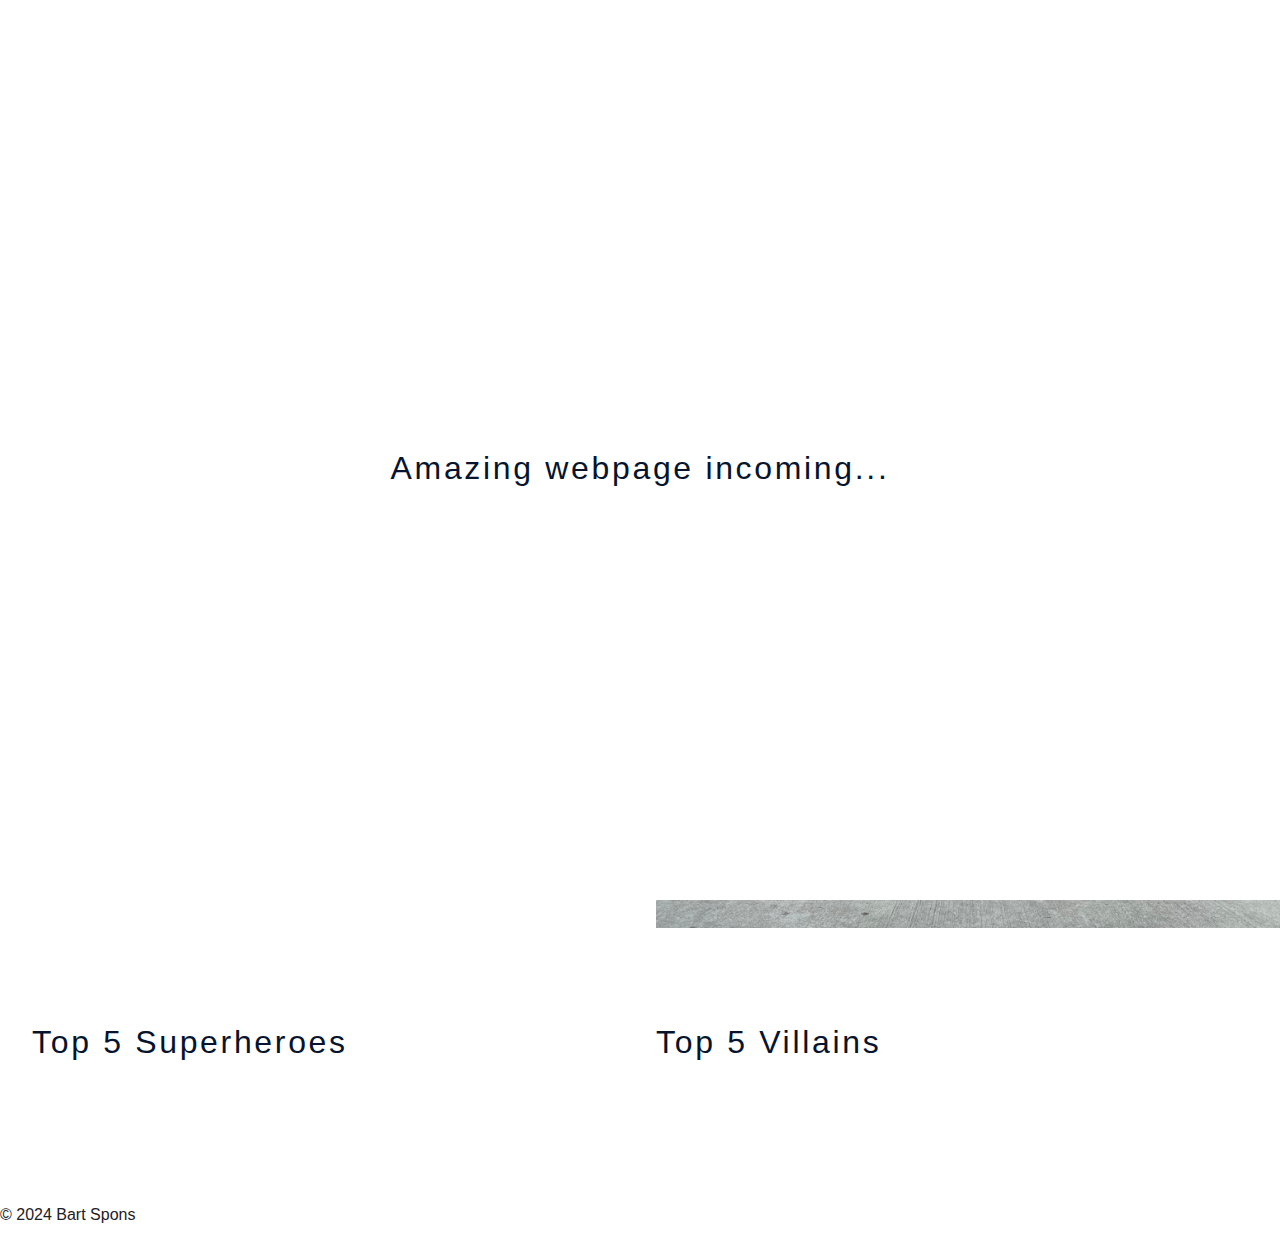
==== commit f7ea0d19: "readme update laadscherm" ====
--- a/docs/index.html
+++ b/docs/index.html
@@ -7,13 +7,14 @@
         content="width=device-width, user-scalable=no, initial-scale=1.0, maximum-scale=1.0, minimum-scale=1.0">
     <meta http-equiv="X-UA-Compatible" content="ie=edge">
     <title>Portfolio</title>
-    <!-- Icon -->
+    <!-- icon -->
     <link rel="icon" href="./images/b.png" type="image/png">
     <link rel="stylesheet" href="./stylesheets/style.css">
 
 </head>
 
 <body>
+    <!-- header -->
     <header>
         <h1>Bart Spons</h1>
         <!-- nav bar -->
@@ -113,7 +114,13 @@
         </nav>
     </header>
 
+    <!-- main content -->
     <main>
+        <!-- loading screen -->
+        <div id="loading-screen">
+            <h2>Amazing webpage incoming...</h2>
+        </div>
+
         <section id="about">
             <div>
                 <h2>Hey ik ben, <span id="name"></span>
@@ -160,11 +167,12 @@
         </section>
     </main>
 
+    <!-- footer -->
     <footer>
         <p>&copy; 2024 Bart Spons</p>
     </footer>
 
-    <!-- vanilla javascript inladen -->
+    <!-- scripts -->
     <script type="module" src="./scripts/script.mjs"></script>
 
 </body>
--- a/docs/stylesheets/style.css
+++ b/docs/stylesheets/style.css
@@ -4,10 +4,11 @@
 
 /*   01 - Root
 /*   02 - General
-/*   03 - Nav
-/*   04 - Section
-/*   05 - Animatie
-/*   06 - Media Queries
+/*   03 - Loading Screen
+/*   04 - Nav
+/*   05 - Section
+/*   06 - Animatie
+/*   07 - Media Queries
 /* ------------------------------------------ */
 
 /* Root */
@@ -68,7 +69,19 @@
     display: none;
 }
 
-
+/* Loading sceen */
+#loading-screen {
+    position: fixed;
+    top: 0;
+    left: 0;
+    width: 100%;
+    height: 100%;
+    background-color: var(--quaternary-color);
+    display: flex;
+    justify-content: center;
+    align-items: center;
+    z-index: 9999;
+}
 
 /* Nav bar*/
 header {
@@ -240,7 +253,7 @@
     gap: 2em; 
     align-items: center; 
     background-color: var(--quaternary-color);
-    padding: 0;
+    /* padding: 0; */
 }
 
 section:first-of-type div, section:nth-child(2) div {
@@ -337,4 +350,5 @@
         color: var(--li-hover-tertiary-color);
     }
 }
-}+}
+
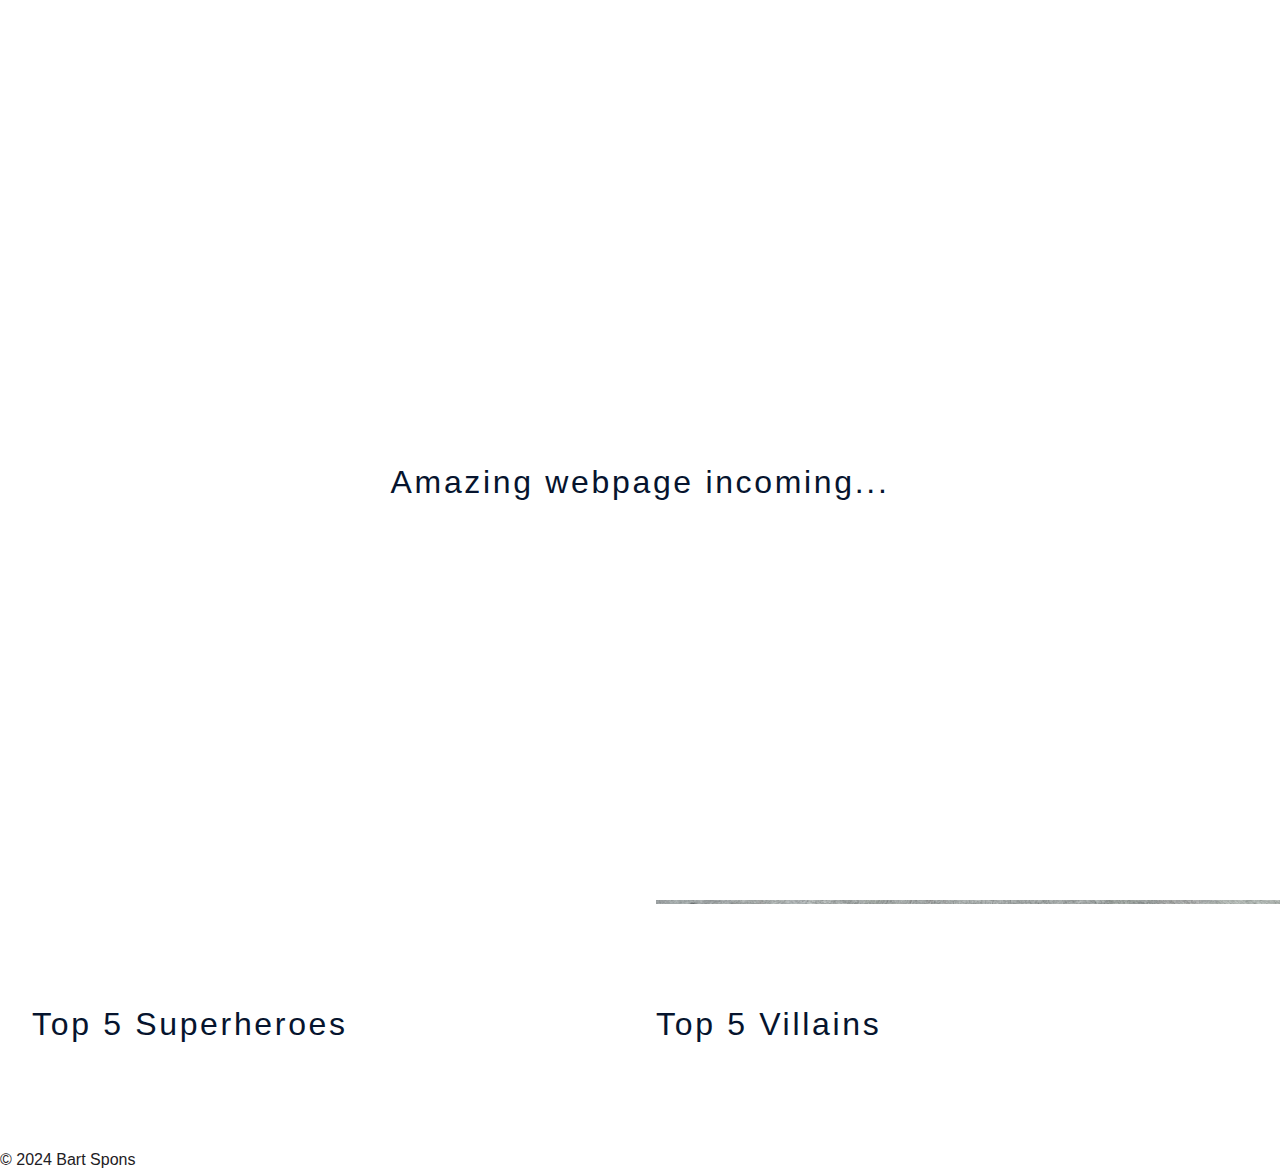
==== commit 4062754a: "readme bijwerken" ====
--- a/docs/index.html
+++ b/docs/index.html
@@ -9,8 +9,10 @@
     <title>Portfolio</title>
     <!-- icon -->
     <link rel="icon" href="./images/b.png" type="image/png">
+    <!-- standard css -->
+    <link rel="stylesheet" href="./stylesheets/standard.css">
+    <!-- custom styling css -->
     <link rel="stylesheet" href="./stylesheets/style.css">
-
 </head>
 
 <body>
--- a/docs/stylesheets/standard.css
+++ b/docs/stylesheets/standard.css
@@ -0,0 +1,46 @@
+/*
+  1. Use a more-intuitive box-sizing model.
+*/
+*, *::before, *::after {
+    box-sizing: border-box;
+  }
+  /*
+    2. Remove default margin
+  */
+  * {
+    margin: 0;
+  }
+  /*
+    Typographic tweaks!
+    3. Add accessible line-height
+    4. Improve text rendering
+  */
+  body {
+    line-height: 1.5;
+    -webkit-font-smoothing: antialiased;
+  }
+  /*
+    5. Improve media defaults
+  */
+  img, picture, video, canvas, svg {
+    display: block;
+    max-width: 100%;
+  }
+  /*
+    6. Remove built-in form typography styles
+  */
+  input, button, textarea, select {
+    font: inherit;
+  }
+  /*
+    7. Avoid text overflows
+  */
+  p, h1, h2, h3, h4, h5, h6 {
+    overflow-wrap: break-word;
+  }
+  /*
+    8. Create a root stacking context
+  */
+  #root, #__next {
+    isolation: isolate;
+  }--- a/docs/stylesheets/style.css
+++ b/docs/stylesheets/style.css
@@ -69,6 +69,10 @@
     display: none;
 }
 
+pre{
+    overflow: auto;
+}
+
 /* Loading sceen */
 #loading-screen {
     position: fixed;
@@ -82,6 +86,11 @@
     align-items: center;
     z-index: 9999;
 }
+
+#loading-screen h2{
+    text-align: center;
+}
+
 
 /* Nav bar*/
 header {
@@ -198,8 +207,7 @@
 
 header nav ul li div.expanded {
     display: block;
-    width: 100%;
-    margin: -0.5rem;
+    width: 104%;
 }
 
 header nav ul li div a {
@@ -279,9 +287,16 @@
     opacity: 1;
 }
 
+/*  */
+@media (max-width: 500px){
+    #image-container {
+        height: 30rem;
+    }
+}
+
 /* Media Queries */
 /* Mobile format */
-@media (max-width: 660px) {
+@media (max-width: 670px) {
     header nav span:first-of-type {
         display: block; 
     }
@@ -309,7 +324,7 @@
         display: flex; 
         background-color: var(--readme-h2-color);
         padding: 0.5em;
-        margin-top: 4em;
+        margin-top: 2.2em;
         z-index: -1;
         transform: translateY(0px);
         transition: 0.5s;
